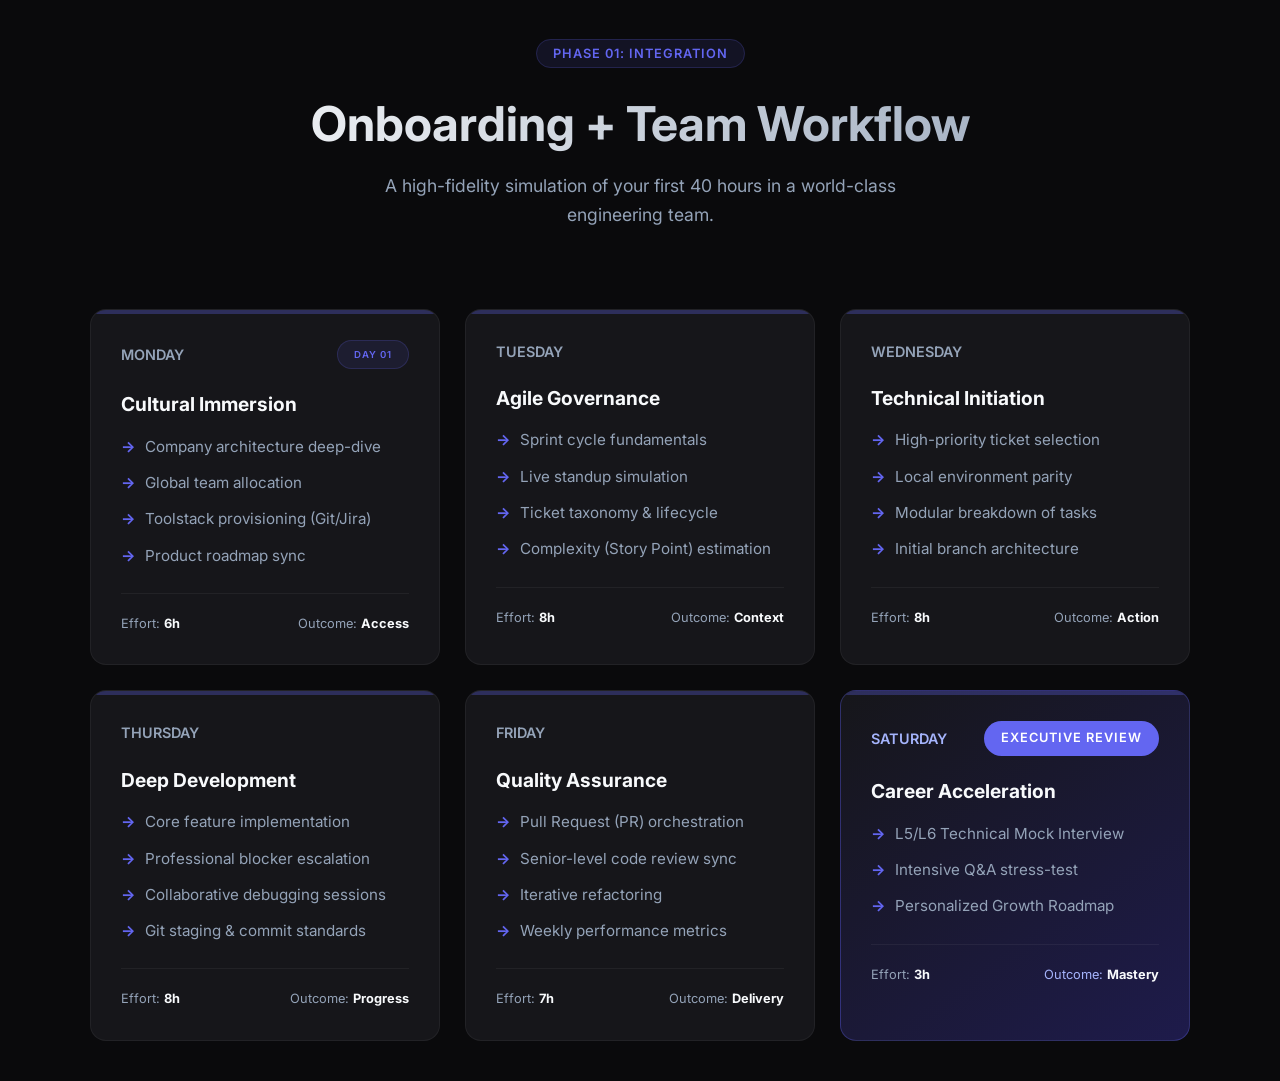
==== weeks/week1.html @ f6fe92b0 "first commit" ====
<!DOCTYPE html>
<html lang="en">
<head>
  <meta charset="UTF-8">
  <meta name="viewport" content="width=device-width, initial-scale=1.0">
  <title>Executive Job Simulation | Week 1</title>
  <link rel="preconnect" href="https://fonts.googleapis.com">
  <link href="https://fonts.googleapis.com/css2?family=Inter:wght@300;400;600;700&display=swap" rel="stylesheet">
  <style>
    :root {
      --bg-dark: #0a0a0c;
      --card-bg: #16161a;
      --accent: #6366f1;
      --text-main: #f8fafc;
      --text-muted: #94a3b8;
      --glass: rgba(255, 255, 255, 0.03);
    }

    body {
      background-color: var(--bg-dark);
      color: var(--text-main);
      font-family: 'Inter', sans-serif;
      margin: 0;
      padding: 40px 20px;
      line-height: 1.6;
    }

    .container {
      max-width: 1100px;
      margin: 0 auto;
    }

    header {
      text-align: center;
      margin-bottom: 80px;
    }

    .badge {
      background: rgba(99, 102, 241, 0.1);
      color: var(--accent);
      padding: 6px 16px;
      border-radius: 20px;
      font-size: 0.8rem;
      font-weight: 600;
      letter-spacing: 1px;
      text-transform: uppercase;
      border: 1px solid rgba(99, 102, 241, 0.2);
    }

    h1 {
      font-size: 3rem;
      font-weight: 700;
      margin: 20px 0 10px;
      background: linear-gradient(to right, #fff, #94a3b8);
      -webkit-background-clip: text;
      -webkit-text-fill-color: transparent;
    }

    .subtitle {
      color: var(--text-muted);
      font-size: 1.1rem;
      max-width: 600px;
      margin: 0 auto;
    }

    /* The Timeline Grid */
    .simulation-grid {
      display: grid;
      grid-template-columns: repeat(auto-fill, minmax(320px, 1fr));
      gap: 25px;
    }

    .day-card {
      background: var(--card-bg);
      border: 1px solid rgba(255, 255, 255, 0.05);
      border-radius: 16px;
      padding: 30px;
      position: relative;
      transition: all 0.3s ease;
      overflow: hidden;
    }

    .day-card:hover {
      border-color: var(--accent);
      transform: translateY(-5px);
      box-shadow: 0 20px 40px rgba(0, 0, 0, 0.4);
    }

    .day-card::before {
      content: "";
      position: absolute;
      top: 0; left: 0;
      width: 100%; height: 4px;
      background: var(--accent);
      opacity: 0.3;
    }

    .day-header {
      display: flex;
      justify-content: space-between;
      align-items: center;
      margin-bottom: 20px;
    }

    .day-name {
      font-size: 0.9rem;
      color: var(--text-muted);
      font-weight: 600;
    }

    .focus-tag {
      font-size: 1.2rem;
      font-weight: 700;
      display: block;
      margin-bottom: 15px;
    }

    ul {
      list-style: none;
      padding: 0;
      margin: 0 0 25px 0;
    }

    li {
      color: var(--text-muted);
      margin-bottom: 12px;
      font-size: 0.95rem;
      display: flex;
      align-items: center;
    }

    li::before {
      content: "→";
      color: var(--accent);
      margin-right: 10px;
      font-weight: bold;
    }

    .card-footer {
      border-top: 1px solid rgba(255, 255, 255, 0.05);
      padding-top: 20px;
      display: flex;
      justify-content: space-between;
      font-size: 0.8rem;
      color: var(--text-muted);
    }

    .footer-item b {
      color: var(--text-main);
    }

    /* Special Highlight for Weekend/Mock Interview */
    .special-card {
      background: linear-gradient(145deg, #16161a 0%, #1e1b4b 100%);
      border: 1px solid rgba(99, 102, 241, 0.3);
    }
  </style>
</head>
<body>

  <div class="container">
    <header>
      <span class="badge">Phase 01: Integration</span>
      <h1>Onboarding + Team Workflow</h1>
      <p class="subtitle">A high-fidelity simulation of your first 40 hours in a world-class engineering team.</p>
    </header>

    <div class="simulation-grid">
      
      <article class="day-card">
        <div class="day-header">
          <span class="day-name">MONDAY</span>
          <span class="badge" style="font-size: 0.6rem;">Day 01</span>
        </div>
        <span class="focus-tag">Cultural Immersion</span>
        <ul>
          <li>Company architecture deep-dive</li>
          <li>Global team allocation</li>
          <li>Toolstack provisioning (Git/Jira)</li>
          <li>Product roadmap sync</li>
        </ul>
        <div class="card-footer">
          <span class="footer-item">Effort: <b>6h</b></span>
          <span class="footer-item">Outcome: <b>Access</b></span>
        </div>
      </article>

      <article class="day-card">
        <div class="day-header">
          <span class="day-name">TUESDAY</span>
        </div>
        <span class="focus-tag">Agile Governance</span>
        <ul>
          <li>Sprint cycle fundamentals</li>
          <li>Live standup simulation</li>
          <li>Ticket taxonomy & lifecycle</li>
          <li>Complexity (Story Point) estimation</li>
        </ul>
        <div class="card-footer">
          <span class="footer-item">Effort: <b>8h</b></span>
          <span class="footer-item">Outcome: <b>Context</b></span>
        </div>
      </article>

      <article class="day-card">
        <div class="day-header">
          <span class="day-name">WEDNESDAY</span>
        </div>
        <span class="focus-tag">Technical Initiation</span>
        <ul>
          <li>High-priority ticket selection</li>
          <li>Local environment parity</li>
          <li>Modular breakdown of tasks</li>
          <li>Initial branch architecture</li>
        </ul>
        <div class="card-footer">
          <span class="footer-item">Effort: <b>8h</b></span>
          <span class="footer-item">Outcome: <b>Action</b></span>
        </div>
      </article>

      <article class="day-card">
        <div class="day-header">
          <span class="day-name">THURSDAY</span>
        </div>
        <span class="focus-tag">Deep Development</span>
        <ul>
          <li>Core feature implementation</li>
          <li>Professional blocker escalation</li>
          <li>Collaborative debugging sessions</li>
          <li>Git staging & commit standards</li>
        </ul>
        <div class="card-footer">
          <span class="footer-item">Effort: <b>8h</b></span>
          <span class="footer-item">Outcome: <b>Progress</b></span>
        </div>
      </article>

      <article class="day-card">
        <div class="day-header">
          <span class="day-name">FRIDAY</span>
        </div>
        <span class="focus-tag">Quality Assurance</span>
        <ul>
          <li>Pull Request (PR) orchestration</li>
          <li>Senior-level code review sync</li>
          <li>Iterative refactoring</li>
          <li>Weekly performance metrics</li>
        </ul>
        <div class="card-footer">
          <span class="footer-item">Effort: <b>7h</b></span>
          <span class="footer-item">Outcome: <b>Delivery</b></span>
        </div>
      </article>

      <article class="day-card special-card">
        <div class="day-header">
          <span class="day-name" style="color: #a5b4fc;">SATURDAY</span>
          <span class="badge" style="background: #6366f1; color: white;">Executive Review</span>
        </div>
        <span class="focus-tag">Career Acceleration</span>
        <ul>
          <li>L5/L6 Technical Mock Interview</li>
          <li>Intensive Q&A stress-test</li>
          <li>Personalized Growth Roadmap</li>
        </ul>
        <div class="card-footer">
          <span class="footer-item">Effort: <b>3h</b></span>
          <span class="footer-item" style="color: #a5b4fc;">Outcome: <b>Mastery</b></span>
        </div>
      </article>

    </div>
  </div>

</body>
</html>
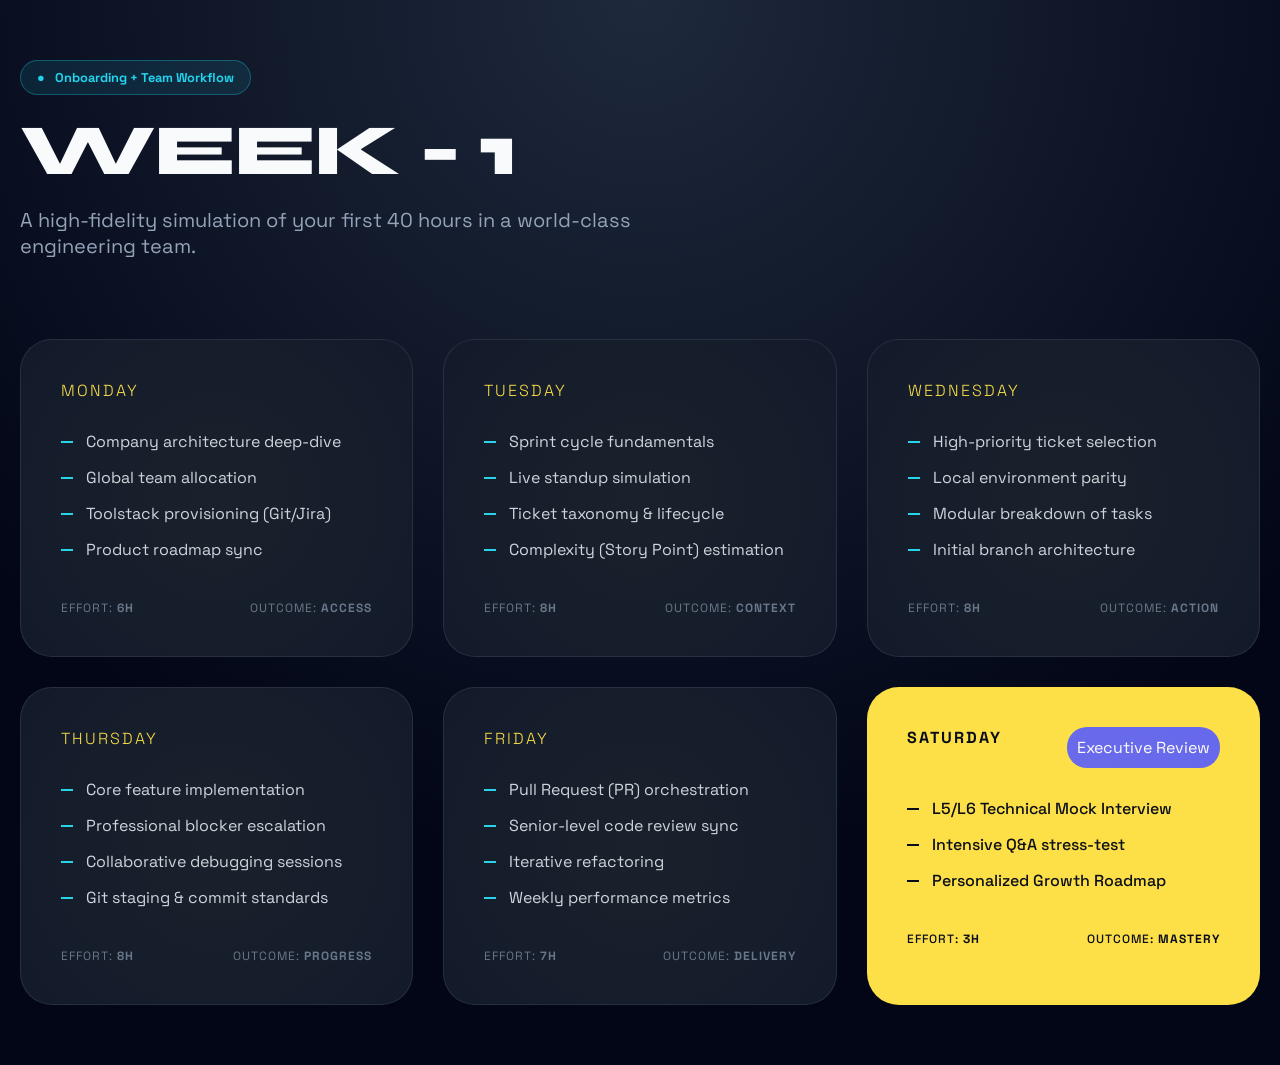
==== commit 0638014c: "updated weeks css" ====
--- a/weeks/week1.html
+++ b/weeks/week1.html
@@ -5,174 +5,205 @@
   <meta name="viewport" content="width=device-width, initial-scale=1.0">
   <title>Executive Job Simulation | Week 1</title>
   <link rel="preconnect" href="https://fonts.googleapis.com">
-  <link href="https://fonts.googleapis.com/css2?family=Inter:wght@300;400;600;700&display=swap" rel="stylesheet">
+  <link href="https://fonts.googleapis.com/css2?family=Space+Grotesk:wght@300;500;700&family=Syne:wght@400;800&display=swap" rel="stylesheet">
   <style>
     :root {
-      --bg-dark: #0a0a0c;
-      --card-bg: #16161a;
-      --accent: #6366f1;
-      --text-main: #f8fafc;
-      --text-muted: #94a3b8;
-      --glass: rgba(255, 255, 255, 0.03);
+      --bg: #020617;
+      --card: #0f172a;
+      --gold: #fde047;
+      --cyan: #22d3ee;
+      --text: #f8fafc;
+      --border: rgba(255, 255, 255, 0.1);
     }
 
     body {
-      background-color: var(--bg-dark);
-      color: var(--text-main);
-      font-family: 'Inter', sans-serif;
+      background-color: var(--bg);
+      color: var(--text);
+      font-family: 'Space Grotesk', sans-serif;
       margin: 0;
-      padding: 40px 20px;
-      line-height: 1.6;
+      padding: 60px 20px;
+      background-image: radial-gradient(circle at 50% 0%, #1e293b 0%, #020617 70%);
     }
 
     .container {
-      max-width: 1100px;
+      max-width: 1250px;
       margin: 0 auto;
     }
 
     header {
-      text-align: center;
       margin-bottom: 80px;
-    }
-
-    .badge {
-      background: rgba(99, 102, 241, 0.1);
-      color: var(--accent);
-      padding: 6px 16px;
-      border-radius: 20px;
+      text-align: left;
+      position: relative;
+    }
+
+    .status-badge {
+      display: inline-flex;
+      align-items: center;
+      gap: 10px;
+      background: rgba(34, 211, 238, 0.1);
+      color: var(--cyan);
+      padding: 8px 16px;
+      border-radius: 100px;
       font-size: 0.8rem;
-      font-weight: 600;
-      letter-spacing: 1px;
+      font-weight: 700;
+      border: 1px solid rgba(34, 211, 238, 0.3);
+      margin-bottom: 20px;
+    }
+
+    h1 {
+      font-family: 'Syne', sans-serif;
+      font-size: clamp(2.5rem, 6vw, 4.5rem);
+      font-weight: 800;
+      margin: 0;
+      line-height: 1;
       text-transform: uppercase;
-      border: 1px solid rgba(99, 102, 241, 0.2);
-    }
-
-    h1 {
-      font-size: 3rem;
-      font-weight: 700;
-      margin: 20px 0 10px;
-      background: linear-gradient(to right, #fff, #94a3b8);
-      -webkit-background-clip: text;
-      -webkit-text-fill-color: transparent;
+      letter-spacing: -2px;
     }
 
     .subtitle {
-      color: var(--text-muted);
-      font-size: 1.1rem;
-      max-width: 600px;
-      margin: 0 auto;
-    }
-
-    /* The Timeline Grid */
-    .simulation-grid {
+      color: #94a3b8;
+      font-size: 1.25rem;
+      margin-top: 20px;
+      max-width: 650px;
+    }
+
+    .week-grid {
       display: grid;
-      grid-template-columns: repeat(auto-fill, minmax(320px, 1fr));
-      gap: 25px;
-    }
-
-    .day-card {
-      background: var(--card-bg);
-      border: 1px solid rgba(255, 255, 255, 0.05);
-      border-radius: 16px;
-      padding: 30px;
+      grid-template-columns: repeat(auto-fill, minmax(380px, 1fr));
+      gap: 30px;
+    }
+
+    .card {
+      background: var(--card);
+      border: 1px solid var(--border);
+      border-radius: 32px;
+      padding: 40px;
       position: relative;
-      transition: all 0.3s ease;
+      transition: all 0.4s cubic-bezier(0.23, 1, 0.32, 1);
       overflow: hidden;
     }
 
-    .day-card:hover {
-      border-color: var(--accent);
-      transform: translateY(-5px);
-      box-shadow: 0 20px 40px rgba(0, 0, 0, 0.4);
-    }
-
-    .day-card::before {
+    .card:hover {
+      border-color: var(--gold);
+      transform: translateY(-10px);
+      box-shadow: 0 20px 40px -10px rgba(0,0,0,0.5);
+    }
+
+    .card::after {
       content: "";
       position: absolute;
-      top: 0; left: 0;
-      width: 100%; height: 4px;
-      background: var(--accent);
-      opacity: 0.3;
+      top: -50%; left: -50%;
+      width: 200%; height: 200%;
+      background: radial-gradient(circle, rgba(253, 224, 71, 0.05) 0%, transparent 70%);
+      pointer-events: none;
     }
 
     .day-header {
       display: flex;
       justify-content: space-between;
-      align-items: center;
-      margin-bottom: 20px;
-    }
-
-    .day-name {
-      font-size: 0.9rem;
-      color: var(--text-muted);
-      font-weight: 600;
-    }
-
-    .focus-tag {
-      font-size: 1.2rem;
-      font-weight: 700;
-      display: block;
-      margin-bottom: 15px;
+      margin-bottom: 30px;
+    }
+
+    .day-text {
+      font-weight: 300;
+      color: var(--gold);
+      letter-spacing: 2px;
+    }
+
+    .impact-meter {
+      height: 4px;
+      width: 60px;
+      background: #334155;
+      border-radius: 2px;
+      position: relative;
+    }
+
+    .impact-fill {
+      position: absolute;
+      height: 100%;
+      background: var(--gold);
+      box-shadow: 0 0 10px var(--gold);
+    }
+
+    h3 {
+      font-size: 1.75rem;
+      font-family: 'Syne', sans-serif;
+      margin: 0 0 20px 0;
     }
 
     ul {
       list-style: none;
       padding: 0;
-      margin: 0 0 25px 0;
+      margin: 0 0 40px 0;
     }
 
     li {
-      color: var(--text-muted);
-      margin-bottom: 12px;
-      font-size: 0.95rem;
-      display: flex;
-      align-items: center;
+      margin-bottom: 15px;
+      padding-left: 25px;
+      position: relative;
+      color: #cbd5e1;
     }
 
     li::before {
-      content: "→";
-      color: var(--accent);
-      margin-right: 10px;
-      font-weight: bold;
+      content: "";
+      position: absolute;
+      left: 0; top: 10px;
+      width: 12px; height: 2px;
+      background: var(--cyan);
     }
 
     .card-footer {
-      border-top: 1px solid rgba(255, 255, 255, 0.05);
-      padding-top: 20px;
+      font-size: 0.75rem;
+      text-transform: uppercase;
+      letter-spacing: 1px;
+      color: #64748b;
       display: flex;
       justify-content: space-between;
-      font-size: 0.8rem;
-      color: var(--text-muted);
-    }
-
-    .footer-item b {
-      color: var(--text-main);
-    }
-
-    /* Special Highlight for Weekend/Mock Interview */
-    .special-card {
-      background: linear-gradient(145deg, #16161a 0%, #1e1b4b 100%);
-      border: 1px solid rgba(99, 102, 241, 0.3);
-    }
+      align-items: center;
+    }
+
+    /* Weekend Spotlight */
+    .completion-card {
+      background: #fde047;
+      color: #020617;
+      border: none;
+    }
+
+    .completion-card .day-text, 
+    .completion-card .card-footer, 
+    .completion-card li {
+      color: #020617;
+      font-weight: 500;
+    }
+
+    .completion-card li::before {
+      background: #020617;
+    }
+
+    .completion-card h3 {
+      font-weight: 800;
+    }
+
   </style>
 </head>
 <body>
 
   <div class="container">
     <header>
-      <span class="badge">Phase 01: Integration</span>
-      <h1>Onboarding + Team Workflow</h1>
+      <div class="status-badge">
+        <span class="pulse">●</span> 
+        <span class="badge">Onboarding + Team Workflow</span>
+      </div>
+      <h1>WEEK - 1</h1>
       <p class="subtitle">A high-fidelity simulation of your first 40 hours in a world-class engineering team.</p>
     </header>
-
-    <div class="simulation-grid">
+  
+    <div class="week-grid">
       
-      <article class="day-card">
-        <div class="day-header">
-          <span class="day-name">MONDAY</span>
-          <span class="badge" style="font-size: 0.6rem;">Day 01</span>
-        </div>
-        <span class="focus-tag">Cultural Immersion</span>
+      <article class="card">
+        <div class="day-header">
+          <span class="day-text">MONDAY</span>
+        </div>
         <ul>
           <li>Company architecture deep-dive</li>
           <li>Global team allocation</li>
@@ -180,16 +211,15 @@
           <li>Product roadmap sync</li>
         </ul>
         <div class="card-footer">
-          <span class="footer-item">Effort: <b>6h</b></span>
-          <span class="footer-item">Outcome: <b>Access</b></span>
-        </div>
-      </article>
-
-      <article class="day-card">
-        <div class="day-header">
-          <span class="day-name">TUESDAY</span>
-        </div>
-        <span class="focus-tag">Agile Governance</span>
+          <span>Effort: <b>6h</b></span>
+          <span>Outcome: <b>Access</b></span>
+        </div>
+      </article>
+  
+      <article class="card">
+        <div class="day-header">
+          <span class="day-text">TUESDAY</span>
+        </div>
         <ul>
           <li>Sprint cycle fundamentals</li>
           <li>Live standup simulation</li>
@@ -197,16 +227,15 @@
           <li>Complexity (Story Point) estimation</li>
         </ul>
         <div class="card-footer">
-          <span class="footer-item">Effort: <b>8h</b></span>
-          <span class="footer-item">Outcome: <b>Context</b></span>
-        </div>
-      </article>
-
-      <article class="day-card">
-        <div class="day-header">
-          <span class="day-name">WEDNESDAY</span>
-        </div>
-        <span class="focus-tag">Technical Initiation</span>
+          <span>Effort: <b>8h</b></span>
+          <span>Outcome: <b>Context</b></span>
+        </div>
+      </article>
+  
+      <article class="card">
+        <div class="day-header">
+          <span class="day-text">WEDNESDAY</span>
+        </div>
         <ul>
           <li>High-priority ticket selection</li>
           <li>Local environment parity</li>
@@ -214,16 +243,15 @@
           <li>Initial branch architecture</li>
         </ul>
         <div class="card-footer">
-          <span class="footer-item">Effort: <b>8h</b></span>
-          <span class="footer-item">Outcome: <b>Action</b></span>
-        </div>
-      </article>
-
-      <article class="day-card">
-        <div class="day-header">
-          <span class="day-name">THURSDAY</span>
-        </div>
-        <span class="focus-tag">Deep Development</span>
+          <span>Effort: <b>8h</b></span>
+          <span>Outcome: <b>Action</b></span>
+        </div>
+      </article>
+  
+      <article class="card">
+        <div class="day-header">
+          <span class="day-text">THURSDAY</span>
+        </div>
         <ul>
           <li>Core feature implementation</li>
           <li>Professional blocker escalation</li>
@@ -231,16 +259,15 @@
           <li>Git staging & commit standards</li>
         </ul>
         <div class="card-footer">
-          <span class="footer-item">Effort: <b>8h</b></span>
-          <span class="footer-item">Outcome: <b>Progress</b></span>
-        </div>
-      </article>
-
-      <article class="day-card">
-        <div class="day-header">
-          <span class="day-name">FRIDAY</span>
-        </div>
-        <span class="focus-tag">Quality Assurance</span>
+          <span>Effort: <b>8h</b></span>
+          <span>Outcome: <b>Progress</b></span>
+        </div>
+      </article>
+  
+      <article class="card">
+        <div class="day-header">
+          <span class="day-text">FRIDAY</span>
+        </div>
         <ul>
           <li>Pull Request (PR) orchestration</li>
           <li>Senior-level code review sync</li>
@@ -248,28 +275,27 @@
           <li>Weekly performance metrics</li>
         </ul>
         <div class="card-footer">
-          <span class="footer-item">Effort: <b>7h</b></span>
-          <span class="footer-item">Outcome: <b>Delivery</b></span>
-        </div>
-      </article>
-
-      <article class="day-card special-card">
-        <div class="day-header">
-          <span class="day-name" style="color: #a5b4fc;">SATURDAY</span>
-          <span class="badge" style="background: #6366f1; color: white;">Executive Review</span>
-        </div>
-        <span class="focus-tag">Career Acceleration</span>
+          <span>Effort: <b>7h</b></span>
+          <span>Outcome: <b>Delivery</b></span>
+        </div>
+      </article>
+  
+      <article class="card completion-card">
+        <div class="day-header">
+          <span class="day-text" style="font-weight: 800;">SATURDAY</span>
+          <span class="badge" style="background: #6366f1; color: white; border-radius: 20px; padding: 10px;">Executive Review</span>
+        </div>
         <ul>
           <li>L5/L6 Technical Mock Interview</li>
           <li>Intensive Q&A stress-test</li>
           <li>Personalized Growth Roadmap</li>
         </ul>
         <div class="card-footer">
-          <span class="footer-item">Effort: <b>3h</b></span>
-          <span class="footer-item" style="color: #a5b4fc;">Outcome: <b>Mastery</b></span>
-        </div>
-      </article>
-
+          <span>Effort: <b>3h</b></span>
+          <span>Outcome: <b>Mastery</b></span>
+        </div>
+      </article>
+  
     </div>
   </div>
 
